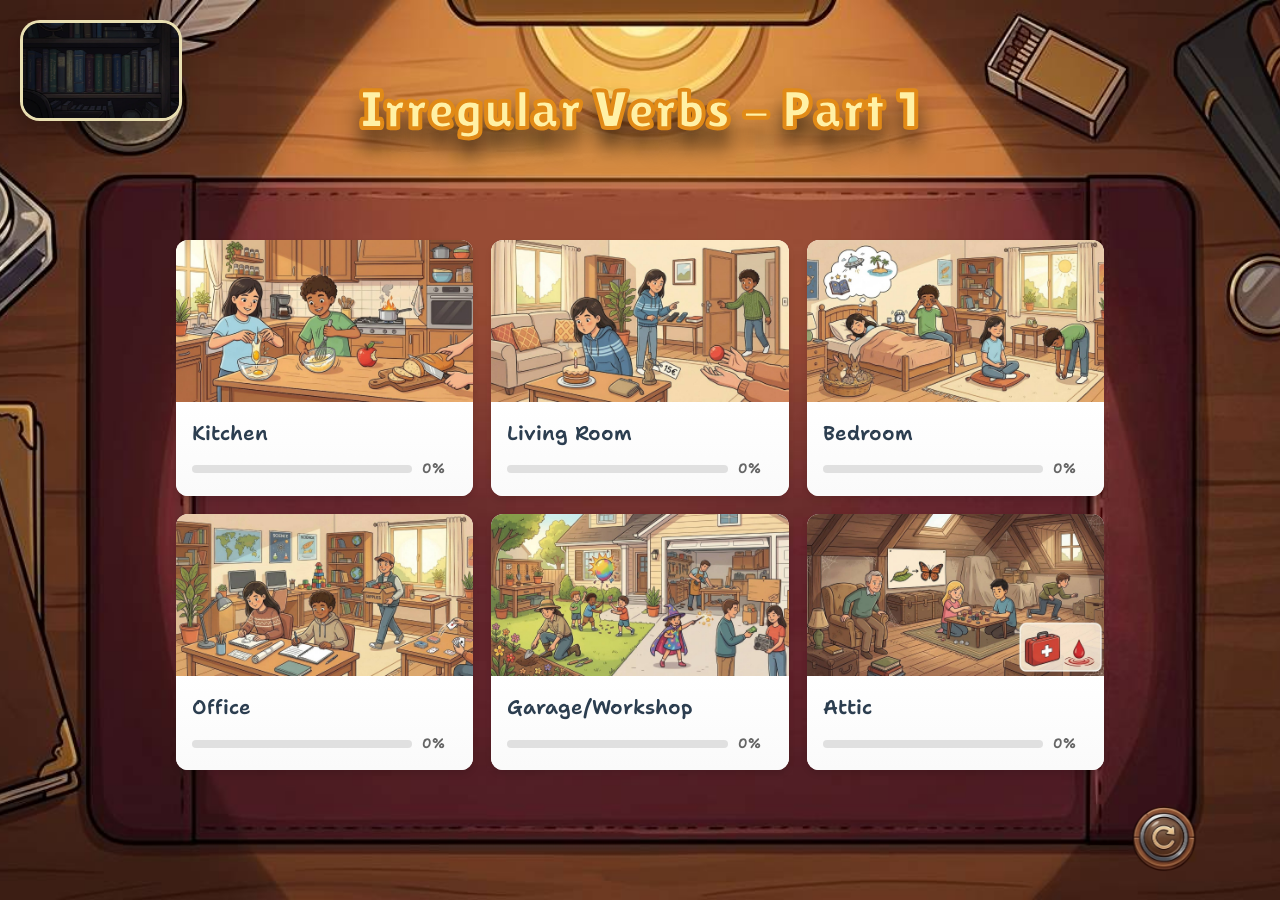
==== part.html @ b0eebe7a "Initial commit for GitHub Pages beta" ====
<!DOCTYPE html>
<html lang="en">
<head>
    <meta charset="UTF-8">
    <meta name="viewport" content="width=device-width, initial-scale=1.0">
    <meta name="description" content="Irregular Verbs Learning Activity - Part 1">
    <title>Irregular Verbs - Part</title>
    <link rel="stylesheet" href="css/style.css">
</head>
<body>
    <div id="app">
        <!-- Menu View -->
        <div id="menuView" class="view">
            <button id="orientationBackButton" class="btn-library" type="button" aria-label="Back to orientation">
                <img class="btn-library__icon btn-library__icon--off" src="assets/parts/part1/images/library_off.png" alt="" aria-hidden="true">
                <img class="btn-library__icon btn-library__icon--on" src="assets/parts/part1/images/library_on.png" alt="" aria-hidden="true">
                <span class="sr-only">Back to orientation</span>
            </button>
            <div class="menu-header">
                <h1 id="partTitle">Irregular Verbs - Part</h1>
            </div>
            <div id="roomGrid" class="room-grid">
                <!-- Room cards rendered here by uiRenderer -->
            </div>
            <button id="resetProgressButton" class="btn-reset-progress" type="button" aria-label="Reset Progress">
                <span class="sr-only">Reset Progress</span>
            </button>
        </div>

        <!-- Room View -->
        <div id="roomView" class="view hidden">
            <div class="room-header">
                <button id="backButton" class="btn-back" type="button">← Back to Menu</button>
                <h2 id="roomTitle"></h2>
                <div class="progress-stack">
                    <div class="progress-container">
                        <div class="progress-bar">
                            <div id="roomProgress" class="progress-fill"></div>
                        </div>
                        <span id="progressPercent" class="progress-text">0%</span>
                    </div>
                    <div id="stageIndicator" class="stage-indicator">Stage 1 / 13</div>
                </div>
            </div>

            <div id="instructionBanner" class="instruction-banner">
                <span id="instructionText" class="instruction-text"></span>
                <div id="instructionMeta" class="instruction-meta">
                    <div id="instructionLives" class="instruction-lives hidden" aria-label="Challenge lives"></div>
                    <button id="instructionButton" class="instruction-button hidden" type="button"></button>
                </div>
            </div>

            <div class="room-container">
                <div id="roomImageContainer" class="room-image-container">
                    <img id="roomImage" src="" alt="Room">
                    <div id="hotspotsLayer" class="hotspots-layer"></div>
                    <div id="iconsLayer" class="icons-layer"></div>
                    <div id="writtenOverlay" class="written-overlay hidden"></div>
                </div>

                <div id="activityPanel" class="activity-panel">
                    <div id="activityContent" class="activity-content">
                        <!-- Activity UI rendered here by uiRenderer -->
                    </div>
                </div>
            </div>
        </div>
    </div>

    <!-- Confetti overlay -->
    <div id="confettiContainer" class="confetti-container"></div>

    <!-- Legacy modal overlay -->
    <div id="legacyModalOverlay" class="legacy-modal-overlay hidden" role="presentation" aria-hidden="true">
        <div id="legacyModalContent" class="legacy-modal-content-wrapper" role="dialog" aria-modal="true"></div>
    </div>

    <!-- Temporary developer shortcut -->
    <button id="developerModeButton" class="developer-mode-button hidden" type="button">
        Dev -> next stage
    </button>

    <!-- Feedback Layer (success/error messages) -->
    <div id="feedbackLayer" class="feedback-layer hidden">
        <div id="feedbackContent" class="feedback-content"></div>
    </div>

    <!-- Audio Elements -->
    <audio id="audioPlayer" preload="auto"></audio>

    <!-- Script Modules (in dependency order) -->
    <script type="module" src="js/app.js"></script>
</body>
</html>
---- css/style.css ----
/* ============================================
   IRREGULAR VERBS LEARNING ACTIVITY - PART 1
   Style Sheet (580 lines, cleaned)
   ============================================ */

@font-face {
    font-family: 'Shantell Sans';
  src: url('../assets/common/fonts/shantell-sans-v13-latin-regular.woff2') format('woff2');
    font-weight: 400;
    font-style: normal;
    font-display: swap;
}

@font-face {
    font-family: 'Shantell Sans';
  src: url('../assets/common/fonts/shantell-sans-v13-latin-600.woff2') format('woff2');
    font-weight: 600;
    font-style: normal;
    font-display: swap;
}

@font-face {
    font-family: 'Shantell Sans';
  src: url('../assets/common/fonts/shantell-sans-v13-latin-800.woff2') format('woff2');
    font-weight: 800;
    font-style: normal;
    font-display: swap;
}

@font-face {
    font-family: 'Lilita One';
  src: url('../assets/common/fonts/lilita-one-v17-latin-regular.woff2') format('woff2');
    font-weight: 400;
    font-style: normal;
    font-display: swap;
}

/* Reset & Base Styles */
* {
    margin: 0;
    padding: 0;
    box-sizing: border-box;
}

html, body {
    width: 100%;
    height: 100%;
    font-family: 'Shantell Sans', 'Helvetica Neue', Helvetica, Arial, sans-serif;
    font-size: 16px;
    line-height: 1.6;
    color: #333;
    background-color: #f9f9f9;
}

/* Main App Container */
#app {
    width: 100%;
    height: 100%;
    display: flex;
    flex-direction: column;
}

/* View Management */
.view {
    display: flex;
    flex-direction: column;
    width: 100%;
    height: 100%;
    transition: opacity 0.3s ease;
}

.view.hidden {
    display: none;
}

/* ============================================
   MENU VIEW
   ============================================ */

#menuView {
    min-height: 100vh;
    height: 100vh;
  background: url('../assets/parts/part1/images/menu_bg.jpg') center center / cover no-repeat;
    overflow: hidden;
    padding: clamp(16px, 2.4vh, 28px);
    display: flex;
    flex-direction: column;
    position: relative;
    --menu-lift: clamp(64px, 12vh, 120px);
    --menu-header-lift: clamp(8px, 1.2vh, 18px);
}

.menu-header {
    position: absolute;
    left: 50%;
    top: clamp(3.8rem, 8.6vh, 6rem);
    transform: translateX(-50%) translateY(calc(var(--menu-header-lift) * -1));
    width: max-content;
    text-align: center;
    z-index: 2;
    pointer-events: none;
}

.menu-header h1 {
    font-size: clamp(2.75rem, 6vh, 4.25rem);
    color: #fff1a6;
    font-weight: 400;
    font-family: 'Lilita One', 'Shantell Sans', 'Helvetica Neue', Helvetica, Arial, sans-serif;
    letter-spacing: 0.02em;
    -webkit-text-stroke: 4px #e18a17;
    text-shadow: 0 18px 22px rgba(0, 0, 0, 0.82);
    pointer-events: auto;
}

.btn-reset-progress {
    position: fixed;
    right: clamp(14px, 2vw, 28px);
    bottom: clamp(14px, 2vw, 28px);
    width: clamp(120px, 14vw, 180px);
    height: clamp(48px, 6vw, 72px);
    border: none;
    padding: 0;
    border-radius: 0;
    font-size: 0;
    color: transparent;
  background: url('../assets/parts/part1/images/reset.png') center center / contain no-repeat;
    background-color: transparent;
    cursor: pointer;
    box-shadow: none;
    z-index: 300;
    transition: transform 0.2s ease, filter 0.2s ease;
}

.btn-reset-progress:hover {
    transform: translateY(-1px) scale(1.02);
    filter: brightness(1.03);
}

.btn-reset-progress:active {
    transform: translateY(0) scale(0.99);
    filter: brightness(0.98);
}

.btn-reset-progress .sr-only {
    position: absolute;
    width: 1px;
    height: 1px;
    padding: 0;
    margin: -1px;
    overflow: hidden;
    clip: rect(0, 0, 0, 0);
    white-space: nowrap;
    border: 0;
}

/* Room Grid (3×2) */
.room-grid {
    display: grid;
    grid-template-columns: repeat(3, minmax(0, 1fr));
    gap: clamp(14px, 2vh, 20px);
    max-width: min(1200px, 94vw);
    margin: auto auto 0;
    padding: 0;
    flex: 1;
    align-content: end;
    position: relative;
    z-index: 1;
    transform: translateY(calc(var(--menu-lift) * -1));
}

/* Room Card */
.room-card {
    position: relative;
    display: flex;
    flex-direction: column;
    background: linear-gradient(180deg, #ffffff 0%, #fbfbfb 100%);
    border-radius: 12px;
    overflow: hidden;
    box-shadow: 0 4px 6px rgba(0, 0, 0, 0.1);
    cursor: pointer;
    transition: transform 0.2s ease, box-shadow 0.2s ease;
}

.room-card:hover {
    transform: translateY(-4px);
    box-shadow: 0 8px 12px rgba(0, 0, 0, 0.15);
}

.room-card-image {
    width: 100%;
    height: clamp(120px, 18vh, 180px);
    object-fit: cover;
}

.room-card-content {
    position: relative;
    padding: clamp(12px, 1.8vh, 16px);
    display: flex;
    flex-direction: column;
    gap: clamp(8px, 1vh, 10px);
    background: linear-gradient(180deg, #ffffff 0%, #fafafa 100%);
}

.room-card-name {
    font-size: clamp(1.05rem, 2.2vh, 1.3rem);
    font-weight: 600;
    color: #2c3e50;
}

/* Progress Bar (Room Card) */
.room-card .progress-container {
    display: flex;
    align-items: center;
    gap: 10px;
}

.room-card .progress-bar {
    flex: 1;
    height: 8px;
    background-color: #e0e0e0;
    border-radius: 4px;
    overflow: hidden;
}

.room-card .progress-fill {
    height: 100%;
    width: 0%;
    background-color: #cccccc;
    transition: width 0.5s ease, background-color 0.5s ease;
    border-radius: 4px;
}

.room-card .progress-fill.active {
    background-color: #3498db;
}

.room-card .progress-fill.complete {
    background-color: #2ecc71;
}

.room-card .progress-text {
    font-size: 0.85rem;
    font-weight: 600;
    color: #666;
    min-width: 35px;
}

.room-card--complete {
    box-shadow:
        0 0 0 2px rgba(214, 157, 35, 0.38),
        0 0 28px rgba(255, 210, 92, 0.68),
        0 14px 28px rgba(150, 101, 0, 0.24);
    transform: translateY(-2px);
}

.room-card--complete .room-card-content {
    background:
        linear-gradient(180deg, #fff7c8 0%, #f7d96a 48%, #d9a92f 100%);
    box-shadow: inset 0 0 0 1px rgba(255, 244, 196, 0.65);
}

.room-card--complete .room-card-name {
    color: #6a4300;
    text-shadow: 0 1px 0 rgba(255, 248, 213, 0.7);
}

.room-card--complete .room-card .progress-bar,
.room-card--complete .progress-bar {
    background-color: rgba(128, 77, 0, 0.18);
}

.room-card--complete .room-card .progress-fill,
.room-card--complete .progress-fill {
    background: linear-gradient(90deg, #fff4ad 0%, #f0c94a 45%, #d69d1e 100%);
}

.room-card--complete .progress-text {
    color: #7a4a00;
}

.room-card-stamp {
    position: absolute;
    left: 50%;
    bottom: 10px;
    width: clamp(176px, 16vw, 260px);
    pointer-events: none;
    transform: translateX(-50%) rotate(8deg);
    filter:
        drop-shadow(0 7px 10px rgba(73, 40, 0, 0.4))
        drop-shadow(0 0 18px rgba(255, 220, 110, 0.42));
    z-index: 3;
}

.room-card-stamp img {
    display: block;
    width: 100%;
    height: auto;
    object-fit: contain;
}

/* ============================================
   ROOM VIEW
   ============================================ */

#roomView {
    background: #ffffff;
    display: flex;
    flex-direction: column;
    overflow: hidden;
    width: 100%;
    height: 100%;
}

.instruction-banner {
    min-height: 72px;
    background: linear-gradient(135deg, #e8eef5 0%, #d8e2ed 100%);
    border-left: 5px solid #3498db;
    display: flex;
    align-items: center;
    justify-content: center;
    padding: 12px 16px 12px 16px;
    position: relative;
    text-align: center;
}

.instruction-banner--audio-left {
    justify-content: center;
}

.instruction-banner.pulse {
    animation: instructionPulse 0.65s ease;
}

.instruction-text {
    flex: 1 1 auto;
    width: 100%;
    font-size: 1.05rem;
    font-weight: 700;
    color: #1f2937;
    line-height: 1.25;
    max-width: min(960px, 92vw);
    padding-right: 0;
    box-sizing: border-box;
}

.instruction-chip {
    display: inline-flex;
    align-items: center;
    justify-content: center;
    width: fit-content;
    max-width: min(720px, 92vw);
    padding: 12px 22px;
    border-radius: 999px;
    background: linear-gradient(135deg, #4a9eff 0%, #1f6fb2 100%);
    color: #f7fffe;
    font-size: 1.18rem;
    font-weight: 800;
    box-shadow: 0 10px 24px rgba(74, 158, 255, 0.22);
    text-shadow: 0 1px 0 rgba(0, 0, 0, 0.12);
}

.instruction-text.instruction-chip {
    flex: 0 1 auto;
    width: fit-content;
    max-width: min(720px, 92vw);
}

.instruction-chip--pop {
    animation: chipEnter 0.38s ease-out;
}

@keyframes chipEnter {
    from {
        opacity: 0;
        transform: translateY(12px) scale(0.8);
    }
    to {
        opacity: 1;
        transform: translateY(0) scale(1);
    }
}

.instruction-chip.instruction-text-icon {
    padding: 10px 18px;
}

.instruction-meta {
    position: absolute;
    right: 16px;
    top: 50%;
    transform: translateY(-50%);
    display: flex;
    align-items: center;
    gap: 12px;
}

.instruction-lives {
    display: flex;
    align-items: center;
    gap: 4px;
    min-height: 2rem;
}

.instruction-lives.hidden {
    display: none;
}

.instruction-life {
    width: 2rem;
    height: 2rem;
    display: block;
}

.instruction-button {
    border: none;
    border-radius: 999px;
    padding: 10px 16px;
    font-size: 0.95rem;
    font-weight: 700;
    background: #111827;
    color: #ffffff;
    cursor: pointer;
    transition: transform 0.2s ease, background-color 0.2s ease;
}

.instruction-button.instruction-chip {
    display: inline-flex;
    align-items: center;
    justify-content: center;
    width: fit-content;
    padding: 12px 22px;
    font-size: 1.02rem;
    font-weight: 800;
    color: #f7fffe;
    background: linear-gradient(135deg, #4a9eff 0%, #1f6fb2 100%);
    box-shadow: 0 10px 24px rgba(74, 158, 255, 0.22);
    text-shadow: 0 1px 0 rgba(0, 0, 0, 0.12);
}

.instruction-button.instruction-chip:hover {
    transform: translateY(-1px) scale(1.02);
    background: linear-gradient(135deg, #5aa8ff 0%, #1a68a8 100%);
}

.instruction-button:hover {
    transform: scale(1.02);
    background: #0f172a;
}

.instruction-button.hidden {
    display: none;
}

@keyframes instructionPulse {
    0% { box-shadow: inset 0 0 0 0 rgba(59, 130, 246, 0.0); }
    40% { box-shadow: inset 0 0 0 999px rgba(59, 130, 246, 0.06); }
    100% { box-shadow: inset 0 0 0 0 rgba(59, 130, 246, 0.0); }
}

.room-header {
    display: flex;
    align-items: center;
    justify-content: space-between;
    padding: 15px 20px;
    border-bottom: 1px solid #e0e0e0;
    gap: 20px;
}

.btn-back {
    padding: 8px 16px;
    background-color: #34495e;
    color: white;
    border: none;
    border-radius: 6px;
    cursor: pointer;
    font-size: 0.95rem;
    transition: background-color 0.2s ease;
}

.btn-library {
    position: fixed;
    top: 2.2vh;
    left: 2.2vh;
    z-index: 1200;
    width: clamp(120px, 18vh, 240px);
    aspect-ratio: 240 / 150;
    height: auto;
    padding: 0;
    background: linear-gradient(180deg, rgba(63, 49, 31, 0.95) 0%, rgba(36, 28, 18, 0.98) 100%);
    border: clamp(2px, 0.35vh, 4px) solid rgba(243, 233, 186, 0.95);
    border-radius: clamp(16px, 2.2vh, 26px);
    box-shadow:
        0 10px 24px rgba(0, 0, 0, 0.28),
        inset 0 0 0 1px rgba(255, 255, 255, 0.08);
    overflow: hidden;
}

.btn-library:hover,
.btn-library:focus-visible {
    transform: scale(1.03);
    border-color: rgba(255, 243, 201, 1);
    box-shadow:
        0 14px 30px rgba(0, 0, 0, 0.34),
        0 0 0 2px rgba(243, 233, 186, 0.32),
        inset 0 0 0 1px rgba(255, 255, 255, 0.12);
}

.btn-library__icon {
    position: absolute;
    inset: 0;
    width: 100%;
    height: 100%;
    object-fit: cover;
    transition: opacity 0.16s ease;
    pointer-events: none;
}

.btn-library__icon--off {
    opacity: 1;
}

.btn-library__icon--on {
    opacity: 0;
}

.btn-library:hover .btn-library__icon--off,
.btn-library:focus-visible .btn-library__icon--off {
    opacity: 0;
}

.btn-library:hover .btn-library__icon--on,
.btn-library:focus-visible .btn-library__icon--on {
    opacity: 1;
}

.btn-back:hover {
    background-color: #2c3e50;
}

.btn-back.btn-back--victory-chip {
    padding: 12px 20px;
    border-radius: 999px;
    background: linear-gradient(135deg, #4a9eff 0%, #1f6fb2 100%);
    box-shadow: 0 10px 24px rgba(74, 158, 255, 0.22);
    color: #f7fffe;
    font-weight: 800;
}

.btn-back.btn-back--victory-chip:hover {
    background: linear-gradient(135deg, #5aa8ff 0%, #1a68a8 100%);
    transform: translateY(-1px) scale(1.02);
}

#roomTitle {
    font-size: 1.3rem;
    color: #b2b2b1;
    font-weight: 800;
    margin: 0;
    flex: 1;
    letter-spacing: 1px;
    text-transform: uppercase;
}

/* Room Header Progress */
.room-header .progress-container {
    display: flex;
    align-items: center;
    gap: 10px;
    min-width: 250px;
}

.progress-stack {
    display: flex;
    flex-direction: column;
    align-items: flex-end;
    gap: 6px;
    min-width: 250px;
}

.room-header .progress-bar {
    flex: 1;
    height: 12px;
    background-color: #e0e0e0;
    border-radius: 6px;
    overflow: hidden;
}

.room-header .progress-fill {
    height: 100%;
    width: 0%;
    background-color: #cccccc;
    transition: width 0.5s ease, background-color 0.5s ease;
    border-radius: 6px;
}

.room-header .progress-fill.active {
    background-color: #3498db;
}

.room-header .progress-fill.complete {
    background-color: #2ecc71;
}

.room-header .progress-text {
    font-size: 0.9rem;
    font-weight: 600;
    color: #666;
    min-width: 40px;
}

.stage-indicator {
    font-size: 0.9rem;
    font-weight: 600;
    color: #666;
    padding: 0 2px;
}

/* Room Container */
.room-container {
    display: flex;
    flex: 1;
    align-items: stretch;
    overflow: hidden;
    min-height: 500px;
    position: relative;
}

/* Room Image Container */
.room-image-container {
    position: relative;
    flex: 1;
    display: flex;
    align-items: center;
    justify-content: center;
    background: #f0f0f0;
    overflow: hidden;
    min-height: 400px;
    width: 100%;
    min-width: 0;
    height: 100%;
}

#roomImageContainer #roomImage {
    width: auto;
    height: 100%;
    display: block;
    user-select: none;
    -webkit-user-drag: none;
}

/* Icons Layer */
.hotspots-layer,
.icons-layer {
    position: absolute;
    top: 0;
    left: 0;
    pointer-events: none;
}

.hotspots-layer {
    z-index: 1;
}

.icons-layer {
    z-index: 2;
}

.hotspot-icon {
    position: absolute;
    width: 40px;
    height: 40px;
    display: flex;
    align-items: center;
    justify-content: center;
    background-color: rgba(46, 204, 113, 0.9);
    border-radius: 50%;
    border: 5px solid #ffffff;
    font-weight: bold;
    color: white;
    font-size: 1.2rem;
    box-shadow: 0 2px 10px rgba(0, 0, 0, 0.15);
}

.hotspot-icon--new {
    animation: iconPulse 0.4s ease-out;
}

@keyframes iconPulse {
    0% {
        transform: translate(-50%, -50%) scale(0);
        opacity: 1;
    }
    100% {
        transform: translate(-50%, -50%) scale(1);
        opacity: 1;
    }
}

/* Activity Panel */
.activity-panel {
    display: none;
    width: 100%;
    background: white;
    border-top: 1px solid #e0e0e0;
    padding: 20px;
    max-height: 300px;
    overflow-y: auto;
}

.activity-content {
    display: flex;
    flex-direction: column;
    gap: 15px;
}

/* Written Overlay */
.written-overlay {
    position: absolute;
    inset: 0;
    z-index: 20;
    display: flex;
    flex-direction: column;
    align-items: center;
    justify-content: center;
    gap: 12px;
    background: transparent;
    padding: 20px 28px;
    pointer-events: none;
}

.written-overlay.hidden {
    display: none;
}

.written-overlay > * {
    pointer-events: auto;
}

.written-overlay--brief {
    justify-content: center;
}

.written-overlay--countdown {
    justify-content: center;
    background: rgba(15, 23, 42, 0.18);
    backdrop-filter: blur(2px);
}

.written-overlay--mcq {
    justify-content: center;
    gap: 14px;
}

.written-overlay--audio-row {
    flex-direction: row;
    flex-wrap: nowrap;
    gap: 20px;
    justify-content: center;
    align-items: center;
}

.written-overlay--typing {
    justify-content: center;
    gap: 20px;
}

.written-overlay--classification {
    display: flex;
    flex-direction: column;
    align-items: center;
    gap: 10px;
    padding: 12px;
}

.classification-grid {
    display: grid;
    grid-template-columns: repeat(3, minmax(0, 1fr));
    gap: 12px;
    width: min(100%, 78rem);
}

.classification-btn {
    display: flex;
    align-items: center;
    justify-content: center;
    background: #ffffff;
    border: 2px solid #3b82f6;
    border-radius: 12px;
    width: 100%;
    min-width: 0;
    height: min(11.25rem, 29.333vw);
    cursor: pointer;
    transition: border-color 0.15s, transform 0.15s;
}

.classification-btn img {
    height: 90%;
    width: auto;
    max-width: 90%;
    object-fit: contain;
    pointer-events: none;
}

.classification-btn:hover:not(:disabled) {
    border-color: #1d4ed8;
    transform: scale(1.03);
}

.classification-btn.is-selected {
    border-color: #1d4ed8;
    background: #eff6ff;
}

.classification-btn:disabled {
    opacity: 0.6;
    cursor: default;
}

.instruction-text-icon {
    display: flex;
    align-items: center;
    justify-content: center;
}

.instruction-audio-button {
    border: none;
    background: transparent;
    padding: 0;
    cursor: pointer;
    width: 56px;
    height: 56px;
    display: flex;
    align-items: center;
    justify-content: center;
    border-radius: 999px;
    transition: transform 0.15s ease, filter 0.15s ease, background 0.15s ease, box-shadow 0.15s ease;
}

.instruction-audio-button:hover {
    transform: translateY(-1px);
    filter: brightness(1.04);
}

.instruction-audio-button.instruction-chip {
    background: linear-gradient(135deg, #4a9eff 0%, #1f6fb2 100%);
    padding: 0;
    width: 3.25rem;
    min-width: 3.25rem;
    height: 3.25rem;
    box-shadow: 0 10px 24px rgba(74, 158, 255, 0.22);
}

.instruction-audio-button img {
    width: 1.9rem;
    height: 1.9rem;
    display: block;
    filter: invert(1);
}

.instruction-button--audio {
    width: 3.25rem;
    height: 3.25rem;
    min-width: 3.25rem;
    padding: 0;
    border-radius: 999px;
    display: inline-flex;
    align-items: center;
    justify-content: center;
    background: linear-gradient(135deg, #4a9eff 0%, #1f6fb2 100%);
    box-shadow: 0 10px 24px rgba(74, 158, 255, 0.22);
}

.instruction-button--audio:hover {
    transform: translateY(-50%);
    background: linear-gradient(135deg, #5aa8ff 0%, #1a68a8 100%);
}

.instruction-button--audio img {
    width: 1.9rem;
    height: 1.9rem;
    filter: invert(1);
}

.instruction-button--audio-left {
    position: absolute;
    left: 16px;
    top: 50%;
    margin-right: 0;
    transform: translateY(-50%);
    z-index: 5;
}

.mcq-btn,
.audio-choice-btn {
    position: relative;
    overflow: hidden;
    border: clamp(3px, 0.45vw, 6px) solid rgba(74, 158, 255, 0.88);
    color: #111827;
    background: #ffffff;
}

.developer-mode-button {
    position: fixed;
    right: 18px;
    bottom: 18px;
    z-index: 2100;
    border: none;
    border-radius: 999px;
    padding: 12px 18px;
    font-size: 0.9rem;
    font-weight: 800;
    letter-spacing: 0.02em;
    color: #effffb;
    background: linear-gradient(135deg, #4a9eff 0%, #1f6fb2 100%);
    box-shadow: 0 12px 28px rgba(74, 158, 255, 0.22);
    cursor: pointer;
    transition: transform 0.15s ease, box-shadow 0.15s ease, filter 0.15s ease;
}

.developer-mode-button:hover {
    transform: translateY(-2px);
    box-shadow: 0 16px 34px rgba(74, 158, 255, 0.3);
    filter: brightness(1.04);
}

.brief-flashcard {
    background: rgba(255, 255, 255, 0.95);
    color: #1a1a2e;
    font-size: 1.1rem;
    font-weight: 700;
    padding: 12px 24px;
    border-radius: 10px;
    text-align: center;
    pointer-events: none;
}

.countdown-number {
    min-width: 6rem;
    min-height: 6rem;
    display: flex;
    align-items: center;
    justify-content: center;
    padding: 0.35rem 1rem;
    border-radius: 999px;
    background: rgba(255, 255, 255, 0.96);
    color: #1f2937;
    font-size: clamp(3rem, 8vw, 6rem);
    font-weight: 900;
    line-height: 1;
    box-shadow: 0 18px 45px rgba(15, 23, 42, 0.2);
    animation: countdownPop 0.25s ease-out;
}

@keyframes countdownPop {
    from {
        transform: scale(0.6);
        opacity: 0;
    }
    to {
        transform: scale(1);
        opacity: 1;
    }
}

.mcq-btn {
    width: min(clamp(300px, 48vw, 420px), 88vw);
    min-height: clamp(52px, 5.6vw, 72px);
    padding: 0 clamp(18px, 2.2vw, 28px);
    border-radius: 50px;
    font-family: 'Shantell Sans', 'Helvetica Neue', Helvetica, Arial, sans-serif;
    font-size: clamp(1.02rem, 1.15vw, 1.18rem);
    font-weight: 800;
    cursor: pointer;
    transition: background 0.15s ease, border-color 0.15s ease, transform 0.15s ease, box-shadow 0.15s ease, color 0.15s ease;
    line-height: 1.25;
    display: flex;
    align-items: center;
    justify-content: center;
}

.mcq-btn:hover {
    background: #ffffff;
    border-color: rgba(74, 158, 255, 1);
    transform: translateY(-2px);
}

.audio-choice-btn {
    background: #ffffff;
    border-radius: 50px;
    width: min(clamp(150px, 26vw, 260px), 88vw);
    min-height: clamp(52px, 5.2vw, 64px);
    padding: 0 clamp(16px, 2vw, 24px);
    display: flex;
    align-items: center;
    justify-content: center;
    cursor: pointer;
    transition: background 0.15s ease, transform 0.15s ease, border-color 0.15s ease, box-shadow 0.15s ease, color 0.15s ease;
}

.audio-choice-btn:hover {
    background: #ffffff;
    border-color: rgba(74, 158, 255, 1);
    transform: translateY(-2px);
}

.audio-choice-btn.disabled {
    pointer-events: none;
    opacity: 1;
}

.audio-choice-btn:disabled {
    opacity: 1;
    pointer-events: none;
}

.audio-choice-btn.is-playing {
    border-color: #1f6fb2;
    animation: audio-breathe 1.15s ease-in-out infinite;
}

.audio-choice-btn.is-playing:hover {
    transform: none;
}

@keyframes audio-breathe {
    0%, 100% {
        transform: scale(1);
    }
    50% {
        transform: scale(1.045);
    }
}

.audio-choice-btn img {
    width: 36px;
    height: 36px;
    filter: invert(1);
}

#verbTypeSidebarTab {
    position: absolute;
    right: 0;
    top: 50%;
    transform: translateY(-50%);
    width: 3.5rem;
    height: 8rem;
    background: #3b82f6;
    color: #ffffff;
    border: none;
    border-radius: 1rem 0 0 1rem;
    font-size: 2rem;
    font-weight: 700;
    cursor: pointer;
    z-index: 100;
    display: flex;
    align-items: center;
    justify-content: center;
    transition: background 0.15s;
}

#verbTypeSidebarTab.hidden {
    display: none;
}

#verbTypeSidebarTab:hover {
    background: #1d4ed8;
}

#verbTypeSidebar {
    position: absolute;
    top: 0;
    right: 0;
    height: 100%;
    width: auto;
    max-height: 100%;
    overflow-y: auto;
    background: #ffffff;
    border-left: 2px solid #e2e8f0;
    border-radius: 1rem 0 0 1rem;
    z-index: 200;
    transform: translateX(100%);
    transition: transform 0.3s ease;
}

#verbTypeSidebar.is-open {
    transform: translateX(0);
}

#verbTypeSidebar img {
    display: block;
    width: auto;
    height: 100%;
    max-width: 100%;
}

#verbTypeSidebarBackdrop {
    position: absolute;
    inset: 0;
    z-index: 150;
    display: none;
}

#verbTypeSidebarBackdrop.is-visible {
    display: block;
}

.mcq-btn.is-correct,
.audio-choice-btn.is-correct,
.mcq-btn.is-selected {
    border-color: #4a9eff;
}

.mcq-btn.is-wrong,
.audio-choice-btn.is-wrong {
    border-color: #4a9eff;
}

.typing-input {
    width: min(360px, 88vw);
    padding: 12px 14px;
    border-radius: 8px;
    border: none;
    font-size: 1.05rem;
    text-align: center;
    font-family: 'Shantell Sans', 'Helvetica Neue', Helvetica, Arial, sans-serif;
}

.typing-input--hidden {
    position: absolute;
    inset: 0 auto auto 0;
    width: 1px;
    height: 1px;
    opacity: 0;
    pointer-events: none;
}

.typing-slot-pill {
    width: min(920px, 92vw);
    min-height: clamp(64px, 6.2vw, 82px);
    padding: 10px clamp(18px, 2.4vw, 32px);
    border-radius: 50px;
    border: clamp(3px, 0.45vw, 6px) solid rgba(74, 158, 255, 0.88);
    background: #ffffff;
    color: #111827;
    display: flex;
    align-items: center;
    justify-content: center;
    text-align: center;
    gap: clamp(8px, 1vw, 14px);
    box-sizing: border-box;
    flex-wrap: wrap;
    font-family: 'Shantell Sans', 'Helvetica Neue', Helvetica, Arial, sans-serif;
}

.typing-word-group {
    display: flex;
    align-items: center;
    justify-content: center;
    gap: clamp(4px, 0.5vw, 8px);
}

.typing-separator {
    display: block;
    align-self: stretch;
    flex: 0 0 clamp(3px, 0.35vw, 6px);
    width: clamp(3px, 0.35vw, 6px);
    margin: 0 clamp(2px, 0.5vw, 8px);
    background: rgba(74, 158, 255, 0.88);
    border-radius: 999px;
    font-size: 0;
    line-height: 0;
    color: transparent;
}

.typing-slot {
    width: clamp(24px, 2.5vw, 32px);
    min-width: clamp(24px, 2.5vw, 32px);
    height: clamp(36px, 3.8vw, 48px);
    display: inline-flex;
    align-items: center;
    justify-content: center;
    font-size: clamp(1.35rem, 1.65vw, 1.75rem);
    font-weight: 900;
    line-height: 1.05;
    letter-spacing: 0;
    position: relative;
    border-radius: 12px;
    color: #111827;
    flex: 0 0 auto;
    font-family: 'Shantell Sans', 'Helvetica Neue', Helvetica, Arial, sans-serif;
}

.typing-slot.is-empty {
    color: #111827;
}

.typing-slot.is-cursor {
    background: rgba(74, 158, 255, 0.12);
    box-shadow: inset 0 0 0 2px rgba(74, 158, 255, 0.95);
}

.typing-slot.is-cursor::after {
    content: '';
    position: absolute;
    top: 18%;
    bottom: 18%;
    right: 8%;
    width: 2px;
    border-radius: 999px;
    background: #4a9eff;
    animation: cursor-blink 1s steps(1) infinite;
}

@keyframes cursor-blink {
    0%, 49% { opacity: 1; }
    50%, 100% { opacity: 0; }
}

.hotspot--gold {
    background-color: gold !important;
    box-shadow: 0 0 12px 4px rgba(255, 215, 0, 0.7);
}

@keyframes pulse {
    0%, 100% { transform: scale(1); }
    50% { transform: scale(1.08); }
}

.pulse {
    animation: pulse 1.2s ease-in-out infinite;
}

/* ============================================
   FEEDBACK LAYER
   ============================================ */

/* Confetti Container */
.confetti-container {
    position: fixed;
    inset: 0;
    pointer-events: none;
    overflow: hidden;
    z-index: 1999;
}

.confetti-layer {
    position: absolute;
    inset: 0;
    overflow: hidden;
    pointer-events: none;
}

.confetti-back {
    z-index: 0;
}

.confetti-front {
    z-index: 1;
    filter: blur(1.6px);
}

.feedback-layer {
    position: fixed;
    top: 0;
    left: 0;
    width: 100%;
    height: 100%;
    display: flex;
    align-items: center;
    justify-content: center;
    pointer-events: none;
    z-index: 2000;
}

.feedback-layer.hidden {
    display: none;
}

.feedback-content {
    background: white;
    padding: 30px;
    border-radius: 12px;
    font-size: 1.2rem;
    font-weight: 600;
    text-align: center;
    min-width: 200px;
    box-shadow: 0 4px 12px rgba(0, 0, 0, 0.2);
    animation: feedbackBounce 0.4s ease;
}

@keyframes feedbackBounce {
    0% {
        transform: scale(0.8);
        opacity: 0;
    }
    50% {
        transform: scale(1.05);
    }
    100% {
        transform: scale(1);
        opacity: 1;
    }
}

.feedback-success {
    color: #2ecc71;
    border-left: 5px solid #2ecc71;
}

.feedback-countdown {
    min-width: 220px;
    min-height: 180px;
    display: flex;
    align-items: center;
    justify-content: center;
    font-family: 'Shantell Sans', 'Helvetica Neue', Helvetica, Arial, sans-serif;
    font-size: clamp(4rem, 12vw, 7rem);
    line-height: 1;
    font-weight: 900;
    letter-spacing: 0.02em;
    padding: 24px 40px;
    border-radius: 18px;
}

.feedback-error {
    color: #e74c3c;
    border-left: 5px solid #e74c3c;
}

/* Shake Animation for Errors */
@keyframes shake {
    0%, 100% { transform: translateX(0); }
    25% { transform: translateX(-10px); }
    75% { transform: translateX(10px); }
}

.shake {
    animation: shake 0.4s ease;
}

/* ============================================
   CONFETTI ANIMATION
   ============================================ */

.confetti {
    position: absolute;
    top: -10%;
    opacity: 0.95;
    will-change: transform;
    animation-name: confetti-fall;
    animation-timing-function: linear;
    animation-iteration-count: infinite;
    pointer-events: none;
}

.confetti::before {
    content: '';
    position: absolute;
    inset: 0;
    border-radius: 15% 35% 25% 45%;
    transform: rotate(18deg);
}

@keyframes confetti-fall {
    0%   { transform: translate3d(0px,   -12vh, 0px) rotate(0deg)   skew(0deg, 0deg); }
    10%  { transform: translate3d(8px,    10vh, 0px) rotate(60deg)  skew(4deg, 2deg); }
    20%  { transform: translate3d(-6px,   22vh, 0px) rotate(130deg) skew(-3deg, 1deg); }
    30%  { transform: translate3d(12px,   34vh, 0px) rotate(190deg) skew(5deg, -3deg); }
    40%  { transform: translate3d(-10px,  46vh, 0px) rotate(250deg) skew(-4deg, 2deg); }
    50%  { transform: translate3d(7px,    58vh, 0px) rotate(320deg) skew(2deg, -4deg); }
    60%  { transform: translate3d(-8px,   70vh, 0px) rotate(390deg) skew(-5deg, 3deg); }
    70%  { transform: translate3d(11px,   82vh, 0px) rotate(470deg) skew(4deg, -2deg); }
    80%  { transform: translate3d(-7px,   94vh, 0px) rotate(540deg) skew(-2deg, 4deg); }
    90%  { transform: translate3d(5px,   106vh, 0px) rotate(610deg) skew(4deg, -1deg); }
    100% { transform: translate3d(-4px,  118vh, 0px) rotate(720deg) skew(-2deg, 2deg); }
}

/* ============================================
   LEGACY MODAL
   ============================================ */

.legacy-modal-overlay {
    position: fixed;
    inset: 0;
    z-index: 500;
    display: flex;
    align-items: center;
    justify-content: center;
    padding: 24px;
    background: rgba(15, 23, 42, 0.62);
    backdrop-filter: blur(4px);
}

.legacy-modal-overlay.hidden {
    display: none;
}

.legacy-modal-content-wrapper {
    width: min(560px, 100%);
}

.legacy-modal-content {
    background: linear-gradient(180deg, #ffffff 0%, #f8fbff 100%);
    border: 2px solid #3b82f6;
    border-radius: 20px;
    box-shadow: 0 24px 60px rgba(15, 23, 42, 0.28);
    padding: 28px 28px 24px;
    font-family: 'Shantell Sans', 'Helvetica Neue', Helvetica, Arial, sans-serif;
}

.legacy-modal-title {
    font-size: clamp(1.4rem, 2.4vw, 1.8rem);
    font-weight: 800;
    color: #1f4e79;
    text-align: center;
    margin-bottom: 16px;
}

.legacy-modal-body {
    display: flex;
    justify-content: center;
    margin-bottom: 22px;
}

.legacy-modal-buttons {
    display: flex;
    justify-content: center;
    gap: 14px;
    flex-wrap: wrap;
}

.legacy-btn {
    border: none;
    border-radius: 999px;
    padding: 12px 28px;
    min-width: 110px;
    font-family: inherit;
    font-size: 1rem;
    font-weight: 700;
    cursor: pointer;
    transition: transform 0.16s ease, box-shadow 0.16s ease, filter 0.16s ease;
}

.legacy-btn:hover {
    transform: translateY(-1px);
    filter: brightness(1.02);
}

.legacy-btn:active {
    transform: translateY(0);
}

.legacy-btn-success {
    background: linear-gradient(135deg, #2ecc71 0%, #1f9d55 100%);
    color: #ffffff;
    box-shadow: 0 10px 22px rgba(46, 204, 113, 0.24);
}

.legacy-btn-secondary {
    background: #edf2f7;
    color: #1f2937;
    box-shadow: inset 0 0 0 2px rgba(31, 41, 55, 0.08);
}

/* ============================================
   RESPONSIVE DESIGN
   ============================================ */

/* Tablet (768px - 1024px) */
@media (max-width: 1024px) {
    .menu-header h1 {
        font-size: 2.5rem;
    }

    .room-grid {
        grid-template-columns: repeat(2, 1fr);
        gap: 15px;
    }

    .room-card-image {
        height: 120px;
    }

    .written-overlay {
        padding: 18px 22px;
    }

    .instruction-chip {
        padding: 11px 18px;
    }

    .mcq-btn {
        width: min(clamp(280px, 64vw, 380px), 92vw);
        min-height: clamp(50px, 5.6vw, 68px);
        font-size: clamp(0.98rem, 1.1vw, 1.05rem);
    }

    .audio-choice-btn {
        width: min(clamp(170px, 42vw, 240px), 88vw);
        min-height: clamp(50px, 5.4vw, 60px);
        padding: 0 clamp(14px, 1.8vw, 20px);
    }
}

/* Mobile (< 768px) */
@media (max-width: 768px) {
    html, body {
        font-size: 14px;
    }

    #menuView {
        overflow-y: auto;
        --menu-lift: clamp(48px, 10vh, 92px);
        --menu-header-lift: clamp(6px, 0.8vh, 12px);
    }

    .menu-header h1 {
        font-size: 1.875rem;
    }

    .btn-reset-progress {
        width: 110px;
        height: 44px;
    }

    .instruction-text {
        padding-right: 0;
    }

    .instruction-meta {
        position: static;
        transform: none;
        margin-top: 8px;
        justify-content: center;
    }

    .room-grid {
        grid-template-columns: 1fr;
        gap: 15px;
        max-width: 100%;
    }

    .room-card-image {
        height: 100px;
    }

    .room-card-name {
        font-size: 1rem;
    }

    .room-header {
        flex-direction: column;
        align-items: flex-start;
        padding: 12px 15px;
        gap: 10px;
    }

    .room-header .progress-container {
        width: 100%;
        min-width: unset;
    }

    #roomTitle {
        font-size: 1.2rem;
    }

    .activity-panel {
        padding: 15px;
        max-height: 250px;
    }

    .written-overlay {
        padding: 16px 18px;
    }

    .written-overlay--audio-row {
        gap: 14px;
    }

    .instruction-chip {
        padding: 10px 16px;
        font-size: 1rem;
    }

    .mcq-btn {
        width: min(clamp(260px, 84vw, 360px), 92vw);
        min-height: clamp(48px, 5.8vw, 64px);
        font-size: clamp(0.95rem, 1rem, 1rem);
    }

    .audio-choice-btn {
        width: min(clamp(160px, 78vw, 220px), 90vw);
        min-height: clamp(46px, 5.6vw, 56px);
        padding: 0 clamp(12px, 1.6vw, 18px);
    }

    .hotspot-icon {
        width: 32px;
        height: 32px;
    }
}

/* Small Mobile (< 480px) */
@media (max-width: 480px) {
    html, body {
        font-size: 13px;
    }

    #menuView {
        overflow-y: auto;
        --menu-lift: clamp(40px, 9vh, 80px);
        --menu-header-lift: clamp(5px, 0.7vh, 10px);
    }

    .menu-header h1 {
        font-size: 1.625rem;
    }

    .btn-reset-progress {
        width: 96px;
        height: 38px;
        right: 12px;
        bottom: 12px;
    }

    .room-card-content {
        padding: 12px;
    }

    .room-header {
        padding: 10px 12px;
    }

    .btn-back {
        padding: 6px 12px;
        font-size: 0.85rem;
    }

    .written-overlay {
        padding: 14px 14px;
        gap: 10px;
    }

    .written-overlay--audio-row {
        gap: 12px;
    }

    .mcq-btn {
        width: min(320px, 92vw);
        padding: 12px 14px;
    }
}

/* ============================================
   UTILITY CLASSES
   ============================================ */

.hidden {
    display: none !important;
}

.active {
    opacity: 1;
}

.disabled {
    opacity: 0.5;
    cursor: not-allowed;
    pointer-events: none;
}
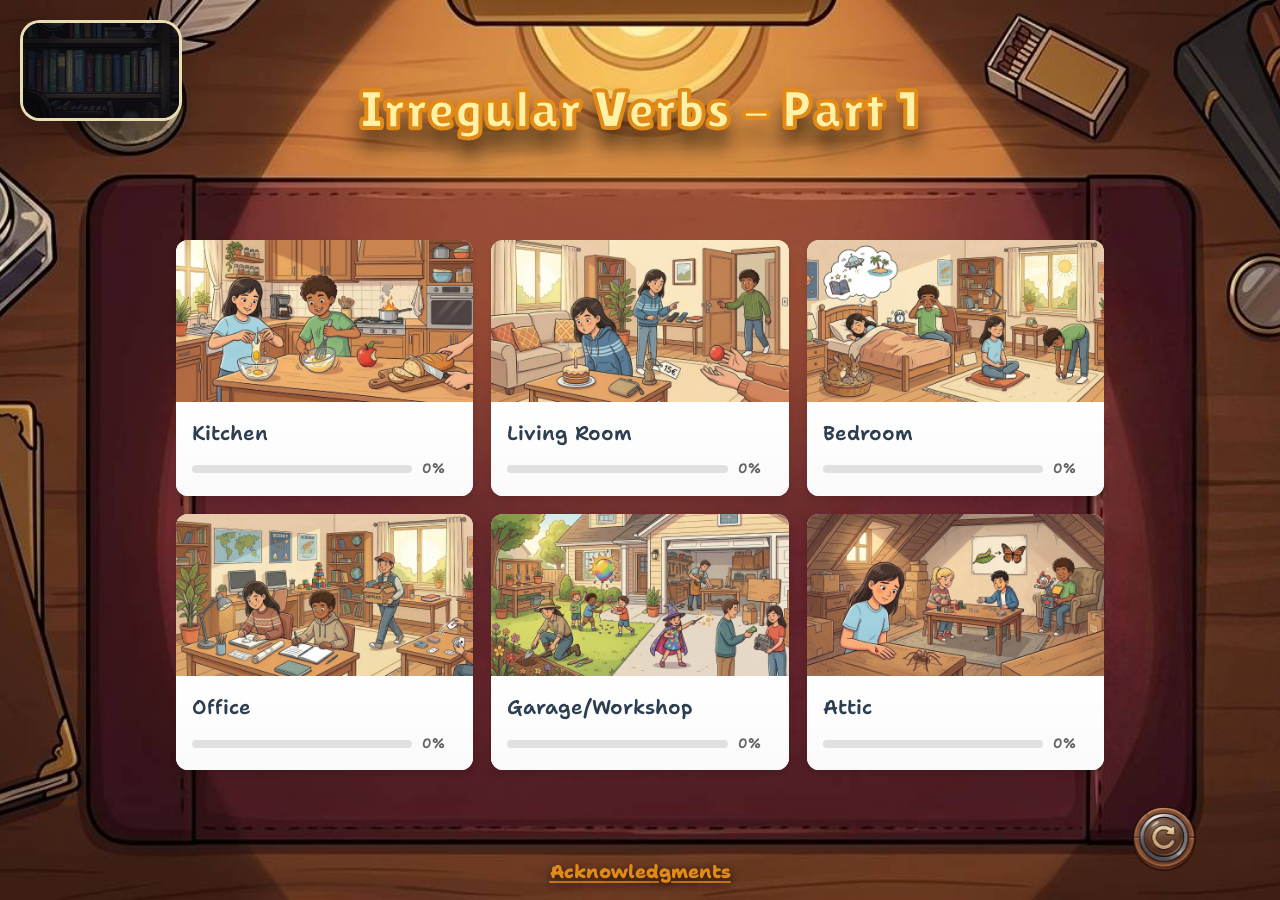
==== commit e652ba7d: "Fix stage 2 pulse wave + new attic + acknowledgements + part completion animation" ====
--- a/part.html
+++ b/part.html
@@ -21,6 +21,19 @@
             </div>
             <div id="roomGrid" class="room-grid">
                 <!-- Room cards rendered here by uiRenderer -->
+            </div>
+            <div class="menu-footer">
+                <button id="acknowledgmentsButton" class="menu-footer-link" type="button">
+                    Acknowledgments
+                </button>
+            </div>
+            <div id="partVictoryOverlay" class="part-victory-overlay hidden" aria-hidden="true">
+                <div id="partVictoryConfettiBack" class="part-victory-confetti part-victory-confetti--back"></div>
+                <div class="part-victory-characters" aria-hidden="true">
+                    <img id="partVictoryCharacterLeft" class="part-victory-character part-victory-character--left" src="assets/common/images/victory1.png" alt="">
+                    <img id="partVictoryCharacterRight" class="part-victory-character part-victory-character--right" src="assets/common/images/victory2.png" alt="">
+                </div>
+                <div id="partVictoryConfettiFront" class="part-victory-confetti part-victory-confetti--front"></div>
             </div>
             <button id="resetProgressButton" class="btn-reset-progress" type="button" aria-label="Reset Progress">
                 <span class="sr-only">Reset Progress</span>
--- a/css/style.css
+++ b/css/style.css
@@ -168,6 +168,198 @@
     transform: translateY(calc(var(--menu-lift) * -1));
 }
 
+.menu-footer {
+    position: absolute;
+    left: 50%;
+    bottom: clamp(10px, 1.8vh, 18px);
+    transform: translateX(-50%);
+    display: flex;
+    justify-content: center;
+    align-items: center;
+    z-index: 2;
+    pointer-events: auto;
+}
+
+.menu-footer-link {
+    border: none;
+    background: transparent;
+    color: #e18a17;
+    font-family: 'Shantell Sans', 'Helvetica Neue', Helvetica, Arial, sans-serif;
+    font-size: clamp(1rem, 2vw, 1.15rem);
+    font-weight: 700;
+    text-decoration: underline;
+    text-decoration-thickness: 2px;
+    text-underline-offset: 0.18em;
+    text-shadow: 0 3px 10px rgba(0, 0, 0, 0.65);
+    cursor: pointer;
+    transition: transform 0.16s ease, color 0.16s ease, text-shadow 0.16s ease;
+}
+
+.menu-footer-link:hover {
+    color: #f2b24f;
+    transform: translateY(-1px);
+    text-shadow: 0 4px 14px rgba(0, 0, 0, 0.78);
+}
+
+.menu-footer-link:focus-visible {
+    outline: 3px solid rgba(255, 241, 166, 0.95);
+    outline-offset: 4px;
+    border-radius: 999px;
+}
+
+.part-victory-overlay {
+    position: fixed;
+    inset: 0;
+    z-index: 320;
+    overflow: hidden;
+    pointer-events: auto;
+}
+
+.part-victory-overlay.hidden {
+    display: none;
+}
+
+.part-victory-overlay.part-victory-overlay--armed {
+    cursor: pointer;
+}
+
+.part-victory-confetti {
+    position: absolute;
+    inset: 0;
+    pointer-events: none;
+    opacity: 1;
+    transition: opacity 2s ease;
+}
+
+.part-victory-confetti--back {
+    z-index: 1;
+}
+
+.part-victory-confetti--front {
+    z-index: 3;
+    transform: scale(1.18);
+    transform-origin: center top;
+    filter: blur(1.8px);
+}
+
+.part-victory-overlay.part-victory-overlay--exiting .part-victory-confetti {
+    opacity: 0;
+}
+
+.part-victory-characters {
+    position: absolute;
+    inset: 0;
+    pointer-events: none;
+    z-index: 2;
+}
+
+.part-victory-character {
+    position: absolute;
+    bottom: 0;
+    width: min(30vw, 340px);
+    max-width: 34vw;
+    height: auto;
+    opacity: 0;
+    will-change: transform, opacity;
+}
+
+.part-victory-character--left {
+    left: clamp(8px, 2vw, 28px);
+    transform: translate3d(-120%, 0, 0) scale(0.92);
+}
+
+.part-victory-character--right {
+    right: clamp(8px, 2vw, 28px);
+    transform: translate3d(120%, 0, 0) scale(0.92);
+}
+
+.part-victory-overlay.part-victory-overlay--active .part-victory-character--left {
+    animation: part-victory-enter-left 0.75s cubic-bezier(0.2, 0.88, 0.22, 1.18) forwards;
+}
+
+.part-victory-overlay.part-victory-overlay--active .part-victory-character--right {
+    animation: part-victory-enter-right 0.75s cubic-bezier(0.2, 0.88, 0.22, 1.18) forwards;
+}
+
+.part-victory-overlay.part-victory-overlay--exiting .part-victory-character--left {
+    animation: part-victory-exit-left 0.65s cubic-bezier(0.55, 0.02, 0.8, 0.2) forwards;
+}
+
+.part-victory-overlay.part-victory-overlay--exiting .part-victory-character--right {
+    animation: part-victory-exit-right 0.65s cubic-bezier(0.55, 0.02, 0.8, 0.2) forwards;
+}
+
+.part-victory-confetti-piece {
+    position: absolute;
+    top: -14%;
+    opacity: 0.96;
+    will-change: transform;
+    animation-name: confetti-fall;
+    animation-timing-function: linear;
+    animation-iteration-count: infinite;
+    pointer-events: none;
+}
+
+.part-victory-confetti-piece::before {
+    content: '';
+    position: absolute;
+    inset: 0;
+    border-radius: 15% 35% 25% 45%;
+    transform: rotate(18deg);
+}
+
+@keyframes part-victory-enter-left {
+    0% {
+        opacity: 0;
+        transform: translate3d(-120%, 0, 0) scale(0.92);
+    }
+    68% {
+        opacity: 1;
+        transform: translate3d(3%, 0, 0) scale(1.03);
+    }
+    100% {
+        opacity: 1;
+        transform: translate3d(0, 0, 0) scale(1);
+    }
+}
+
+@keyframes part-victory-enter-right {
+    0% {
+        opacity: 0;
+        transform: translate3d(120%, 0, 0) scale(0.92);
+    }
+    68% {
+        opacity: 1;
+        transform: translate3d(-3%, 0, 0) scale(1.03);
+    }
+    100% {
+        opacity: 1;
+        transform: translate3d(0, 0, 0) scale(1);
+    }
+}
+
+@keyframes part-victory-exit-left {
+    0% {
+        opacity: 1;
+        transform: translate3d(0, 0, 0) scale(1);
+    }
+    100% {
+        opacity: 0;
+        transform: translate3d(-120%, 0, 0) scale(0.92);
+    }
+}
+
+@keyframes part-victory-exit-right {
+    0% {
+        opacity: 1;
+        transform: translate3d(0, 0, 0) scale(1);
+    }
+    100% {
+        opacity: 0;
+        transform: translate3d(120%, 0, 0) scale(0.92);
+    }
+}
+
 /* Room Card */
 .room-card {
     position: relative;
@@ -1159,6 +1351,18 @@
     gap: clamp(4px, 0.5vw, 8px);
 }
 
+.typing-inline-separator {
+    display: inline-flex;
+    align-items: center;
+    justify-content: center;
+    margin: 0 clamp(2px, 0.35vw, 6px);
+    font-size: clamp(1.2rem, 1.45vw, 1.5rem);
+    font-weight: 900;
+    line-height: 1;
+    color: rgba(17, 24, 39, 0.72);
+    user-select: none;
+}
+
 .typing-separator {
     display: block;
     align-self: stretch;
@@ -1422,6 +1626,50 @@
     margin-bottom: 22px;
 }
 
+.legacy-modal-body--stacked {
+    display: block;
+}
+
+.acknowledgments-copy {
+    display: flex;
+    flex-direction: column;
+    gap: 10px;
+    text-align: center;
+    font-size: 1rem;
+    color: #2c3e50;
+}
+
+.acknowledgments-copy p {
+    margin: 0;
+}
+
+.acknowledgments-license {
+    margin-top: 4px;
+}
+
+.acknowledgments-license-icons {
+    display: inline-flex;
+    align-items: center;
+    gap: 8px;
+    margin-right: 10px;
+    vertical-align: middle;
+}
+
+.acknowledgments-license-icons img {
+    width: 24px;
+    height: 24px;
+    display: block;
+}
+
+.acknowledgments-copy a {
+    color: #1d4ed8;
+    font-weight: 700;
+}
+
+.acknowledgments-copy a:hover {
+    color: #1e40af;
+}
+
 .legacy-modal-buttons {
     display: flex;
     justify-content: center;
@@ -1668,3 +1916,28 @@
     cursor: not-allowed;
     pointer-events: none;
 }
+
+/* ============================================
+   STAGE 2 - HOTSPOT PULSE ANIMATION
+   ============================================ */
+
+@keyframes hotspotPulse {
+    0% {
+        transform: translate(-50%, -50%) scale(1);
+        box-shadow: 0 0 0 0 rgba(46, 204, 113, 0);
+    }
+
+    50% {
+        transform: translate(-50%, -50%) scale(1.32);
+        box-shadow: 0 0 14px 6px rgba(46, 204, 113, 0.7);
+    }
+
+    100% {
+        transform: translate(-50%, -50%) scale(1);
+        box-shadow: 0 0 0 0 rgba(46, 204, 113, 0);
+    }
+}
+
+.hotspot-icon.pulsing {
+    animation: hotspotPulse 1.4s ease-in-out infinite;
+}
